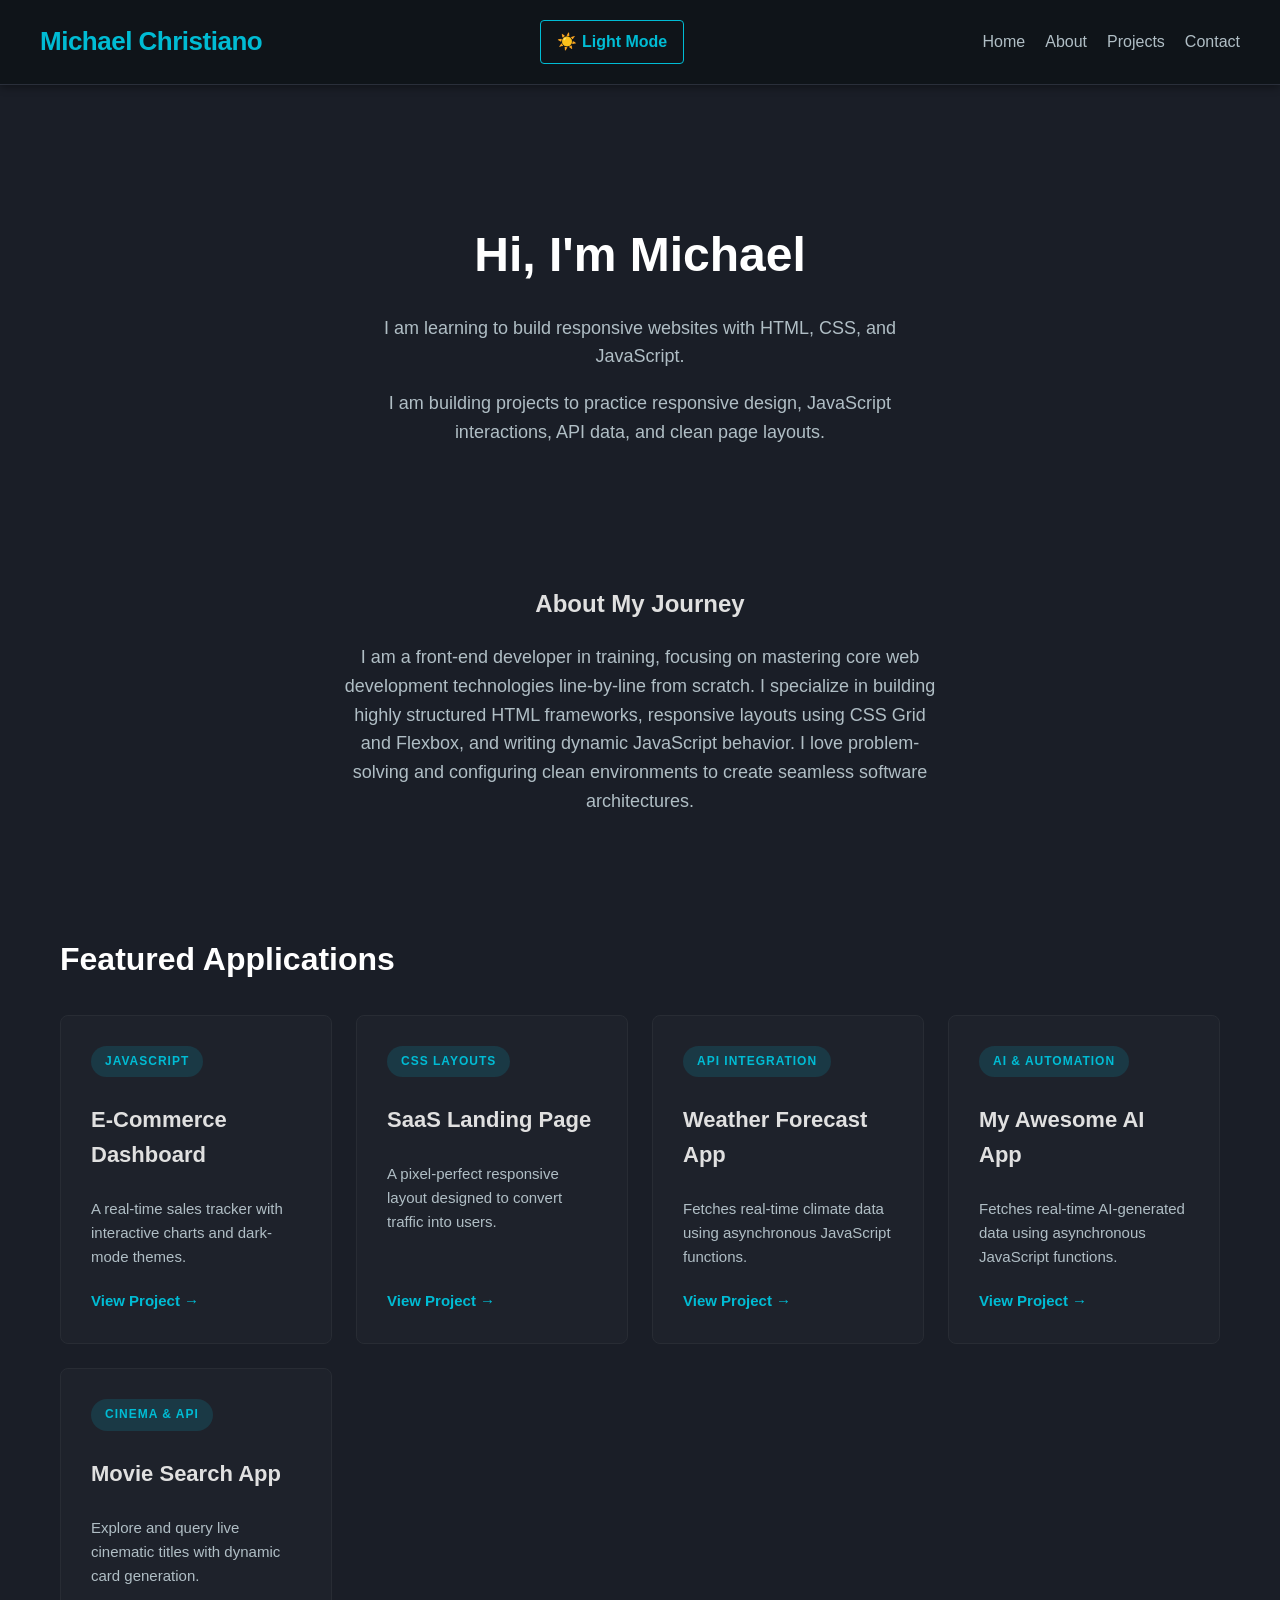
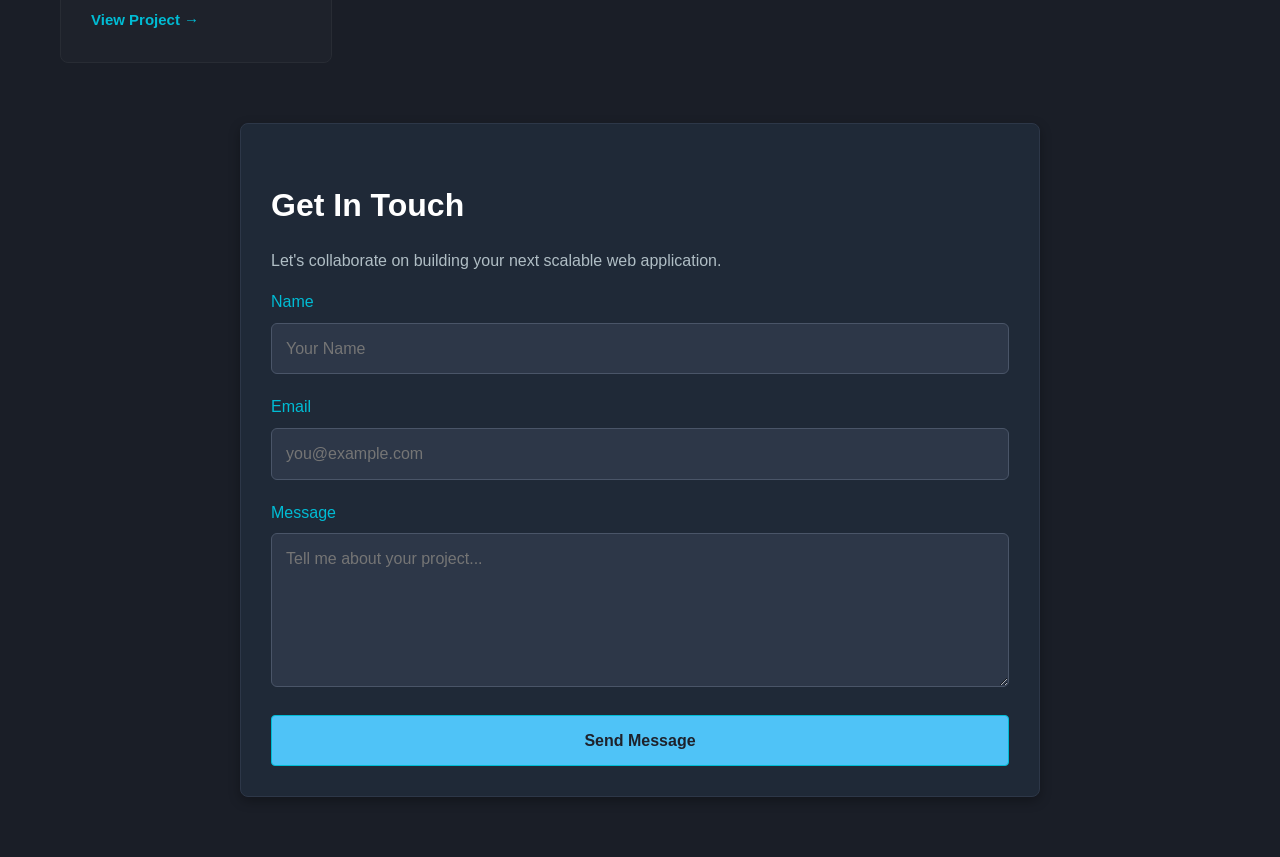
==== index.html @ ebbdb725 "Full-stack portfolio with Weather API, TMDB Movies, and Google Gemini AI" ====
<!DOCTYPE html>
<html lang="en">
<head>
    <meta charset="UTF-8">
    <meta name="viewport" content="width=device-width, initial-scale=1.0">
    <link rel="icon" type="image/svg+xml" href="favicon.svg">
    <link rel="stylesheet" href="style.css">
    <title>Michael Christiano &bull; Frontend Developer Portfolio</title>
</head>
<body>
    <!-- Navigation Bar -->
    <nav class="navbar">
        <div class="logo">Michael Christiano</div>
        <button id="themeToggle" class="theme-btn">☀️ Light Mode</button>
        
        <ul class="nav-links">
            <li><a href="#home">Home</a></li>
            <li><a href="#about">About</a></li>
            <li><a href="#projects">Projects</a></li>
            <li><a href="#contact">Contact</a></li>
        </ul>
    </nav>

    <!-- Welcome Hero Section -->
    <div class="content hero-section" id="home">
        <h1>Hi, I'm Michael</h1>
        <p>I am learning to build responsive websites with HTML, CSS, and JavaScript.</p>
        <p>I am building projects to practice responsive design, JavaScript interactions, API data, and clean page layouts.</p>
    </div>

    <!-- About Me Section -->
    <div class="content about-section" id="about">
        <h2>About My Journey</h2>
        <p>I am a front-end developer in training, focusing on mastering core web development technologies line-by-line from scratch. I specialize in building highly structured HTML frameworks, responsive layouts using CSS Grid and Flexbox, and writing dynamic JavaScript behavior. I love problem-solving and configuring clean environments to create seamless software architectures.</p>
    </div>

    <!-- Interactive Projects Showcase Section -->
    <div class="projects-section" id="projects">
        <h2>Featured Applications</h2>
        <div class="projects-grid" id="projectsGrid"></div>
    </div>

    <!-- Modern Contact Section -->
    <div class="contact-section" id="contact">
        <h2>Get In Touch</h2>
        <p class="contact-subtitle">Let's collaborate on building your next scalable web application.</p>
        <form class="contact-form" id="mainContactForm">
            <div class="form-group">
                <label for="userName">Name</label>
                <input type="text" id="userName" name="name" autocomplete="name" placeholder="Your Name" required>
            </div>
            <div class="form-group">
                <label for="userEmail">Email</label>
                <input type="email" id="userEmail" name="email" autocomplete="email" placeholder="you@example.com" required>
            </div>
            <div class="form-group">
                <label for="userMessage">Message</label>
                <textarea id="userMessage" name="message" autocomplete="off" rows="5" placeholder="Tell me about your project..." required></textarea>
            </div>
            <button type="submit" class="contact-submit-btn">Send Message</button>
        </form>
    </div>

    <!-- Email Capture Popup Modal -->
    <div class="modal-overlay">
        <div class="modal-box">
            <button class="close-modal-btn">&times;</button>
            <h2>Join the Developer Network</h2>
            <p>Get exclusive front-end tutorials and project reviews sent straight to your inbox.</p>
            <form class="modal-form">
                <input type="email" name="email" autocomplete="email" placeholder="Enter your email address" required>
                <button type="submit" class="submit-btn">Subscribe Now</button>
            </form>
        </div>
    </div>

    <script src="script.js"></script>
</body>
</html>
---- style.css ----
/* Enable global smooth scroll mechanics across the entire viewport window */
html {
    scroll-behavior: smooth;
    scroll-padding-top: 90px; /* Keeps your section headers from hiding behind the sticky navbar */
}

*, *::before, *::after {
    box-sizing: border-box;
}

body {
    margin: 0;
    padding: 0;
    background-color: #1a1e27;
    color: #e0e0e0;
    font-family: -apple-system, BlinkMacSystemFont, "Segoe UI", "Roboto", "Oxygen", "Ubuntu", "Cantarell", sans-serif;
    line-height: 1.6;
}

/* MAKE THE NAVBAR STICKY - PINNED TO THE TOP */
.navbar {
    display: flex;
    justify-content: space-between;
    align-items: center;
    background-color: #0f1419;
    padding: 20px 40px;
    position: sticky; /* Glues the navbar down */
    top: 0;           /* Locks it at the absolute top */
    z-index: 999;     /* Makes sure it floats on top of all card content */
    border-bottom: 1px solid #2a2f3a;
    box-shadow: 0 2px 8px rgba(0, 0, 0, 0.4);
    transition: background-color 0.4s ease, border-color 0.4s ease, box-shadow 0.4s ease;
}

/* Make the logo pop out a bit */
.logo {
    font-size: 26px;
    font-weight: 700;
    color: #00bcd4;
    letter-spacing: -0.5px;
}

/* Turn the vertical bullets into a side-by-side layout */
.nav-links {
    display: flex;
    list-style: none;
    margin: 0;
    padding: 0;
}

/* Add space between each navigation link item */
.nav-links li {
    margin-left: 20px;
}

/* Style the clickable text links and remove the underlines */
.nav-links a {
    color: #b0bec5;
    text-decoration: none;
    font-size: 16px;
    font-weight: 500;
    transition: color 0.3s ease;
}

/* Make the links turn light blue when you hover your mouse over them */
.nav-links a:hover {
    color: #00bcd4;
}

/* Add some padding to the main text container below the navbar */
.content {
    text-align: center;
    margin-top: 60px;
    padding: 40px 20px;
}

.content h1 {
    font-size: 48px;
    font-weight: 700;
    margin-bottom: 20px;
    color: #ffffff;
}

.content p {
    font-size: 18px;
    color: #b0bec5;
    max-width: 600px;
    margin-left: auto;
    margin-right: auto;
}

.modal-overlay {
    position: fixed;
    top: 0;
    left: 0;
    width: 100%;
    height: 100%;
    background-color: rgba(0, 0, 0, 0.75);
    display: none;
    justify-content: center;
    align-items: center;
    z-index: 1000;
}

/* The actual popup container box */
.modal-box {
    background-color: #1e222b;
    padding: 40px;
    border-radius: 8px;
    position: relative;
    max-width: 450px;
    width: 90%;
    text-align: center;
    box-shadow: 0 10px 25px rgba(0, 0, 0, 0.5);
    border: 1px solid #4fc3f7;
}

/* The X button in the top-right corner */
.close-modal-btn {
    position: absolute;
    top: 15px;
    right: 20px;
    background: none;
    border: none;
    color: #4fc3f7;
    font-size: 28px;
    cursor: pointer;
}

/* Input box inside the form */
.modal-form input[type="email"] {
    width: 80%;
    padding: 12px;
    margin: 15px 0;
    border: 1px solid #282c34;
    border-radius: 4px;
    background-color: #282c34;
    color: white;
    font-size: 16px;
}

/* Call-to-action button */
.submit-btn {
    background-color: #4fc3f7;
    color: #1e222b;
    border: none;
    padding: 12px 25px;
    font-size: 16px;
    font-weight: bold;
    border-radius: 4px;
    cursor: pointer;
    transition: background-color 0.2s ease;
}

.submit-btn:hover {
    background-color: #29b6f6;
}

.projects-section {
    max-width: 1200px;
    margin: 60px auto;
    padding: 0 20px;
    text-align: left;
}

.projects-section h2 {
    font-size: 32px;
    margin-bottom: 30px;
    color: #ffffff;
}

.projects-grid {
    display: grid;
    grid-template-columns: repeat(auto-fit, minmax(250px, 1fr));
    gap: 24px;
}

.project-card {
    background-color: #1e222b;
    padding: 30px;
    border: 1px solid #282c34;
    border-radius: 8px;
    display: flex;
    flex-direction: column;
    transition: transform 0.3s ease, border-color 0.3s ease, box-shadow 0.3s ease;
}

.project-card:hover {
    transform: translateY(-5px);
    border-color: #4fc3f7;
    box-shadow: 0 10px 20px rgba(79, 195, 247, 0.15);
}

.project-badge {
    background-color: rgba(0, 188, 212, 0.15);
    color: #00bcd4;
    padding: 6px 14px;
    border-radius: 20px;
    font-size: 12px;
    font-weight: 600;
    align-self: flex-start;
    margin-bottom: 15px;
    text-transform: uppercase;
    letter-spacing: 1px;
}

.project-card h3 {
    margin: 10px 0;
    font-size: 22px;
}

.project-card p {
    color: #b0bec5;
    font-size: 15px;
    margin-bottom: 20px;
    flex-grow: 1;
}

.project-link {
    color: #00bcd4;
    text-decoration: none;
    font-weight: 600;
    font-size: 15px;
    display: inline-block;
    transition: color 0.2s ease, transform 0.2s ease;
}

.project-link:hover {
    color: #26c6da;
    transform: translateX(4px);
}

.contact-section {
    max-width: 800px;
    margin: 60px auto;
    padding: 30px;
    background: #1f2937;
    border: 1px solid #2d3748;
    border-radius: 8px;
    box-shadow: 0 4px 12px rgba(0, 0, 0, 0.3);
}

.contact-section h2 {
    color: #ffffff;
    font-size: 32px;
    font-weight: 700;
    margin-bottom: 10px;
}

.contact-subtitle {
    color: #b0bec5;
}

.form-group {
    margin-bottom: 20px;
}

.form-group label {
    display: block;
    color: #00bcd4;
    margin-bottom: 8px;
}

.contact-form input,
.contact-form textarea {
    width: 100%;
    background: #2d3748;
    color: #ffffff;
    border: 1px solid #4a5568;
    padding: 12px 14px;
    border-radius: 6px;
    font: inherit;
}

.contact-form input:focus,
.contact-form textarea:focus {
    outline: none;
    border-color: #00bcd4;
    box-shadow: 0 0 0 3px rgba(0, 188, 212, 0.15);
}

.theme-btn,
.contact-submit-btn {
    border: 1px solid #00bcd4;
    border-radius: 4px;
    cursor: pointer;
    font: inherit;
    font-weight: 600;
}

.theme-btn {
    background: transparent;
    color: #00bcd4;
    padding: 8px 16px;
}

.theme-btn:hover {
    background-color: #00bcd4;
    color: #0f1419;
}

.contact-submit-btn {
    width: 100%;
    background: #4fc3f7;
    color: #1e222b;
    padding: 12px;
}

.contact-submit-btn:hover {
    background: #26c6da;
    transform: translateY(-2px);
}

body.light-mode {
    background-color: #f7fafc;
    color: #1a202c;
}

body.light-mode .navbar {
    background-color: #ffffff;
    border-bottom-color: #e2e8f0;
    box-shadow: 0 2px 8px rgba(0, 0, 0, 0.08);
}

body.light-mode .navbar .logo,
body.light-mode .navbar .nav-links a:hover,
body.light-mode .project-badge,
body.light-mode .project-link,
body.light-mode .form-group label {
    color: #0097e6;
}

body.light-mode .navbar .nav-links a,
body.light-mode .project-card p,
body.light-mode .contact-subtitle,
body.light-mode .content p {
    color: #718093;
}

body.light-mode .project-card,
body.light-mode .contact-section,
body.light-mode .modal-box {
    background-color: #ffffff;
    border-color: #e2e8f0;
    box-shadow: 0 4px 12px rgba(0, 0, 0, 0.08);
}

body.light-mode .project-card h3,
body.light-mode .contact-section h2,
body.light-mode .projects-section h2,
body.light-mode .content h1 {
    color: #1a202c;
}

body.light-mode .project-badge {
    background-color: rgba(0, 151, 230, 0.1);
}

body.light-mode .theme-btn {
    color: #1a202c;
    border-color: #1a202c;
}

body.light-mode .theme-btn:hover {
    background-color: #1a202c;
    color: #ffffff;
}

body.light-mode .project-card:hover {
    border-color: #0097e6;
    box-shadow: 0 10px 20px rgba(0, 151, 230, 0.15);
}

body.light-mode .contact-form input,
body.light-mode .contact-form textarea {
    background-color: #f7fafc;
    border-color: #cbd5e0;
    color: #2d3748;
}

body.light-mode .contact-submit-btn {
    background: #0097e6;
    color: #ffffff;
}

@media (max-width: 600px) {
    .navbar {
        flex-direction: column;
        gap: 15px;
        padding: 20px;
        position: relative;
    }

    .nav-links li {
        margin-left: 10px;
        margin-right: 10px;
    }

    .projects-section,
    .contact-section {
        margin-left: 20px;
        margin-right: 20px;
    }
}

/* ==========================================
   UTILITY & COMPONENT CLASSES
   ========================================== */
.hero-section {
    padding-bottom: 20px;
}

.about-section {
    padding-top: 20px;
    padding-bottom: 40px;
    max-width: 800px;
    margin-left: auto;
    margin-right: auto;
}

.app-container {
    max-width: 900px;
    margin: 60px auto;
}

.app-card-narrow {
    max-width: 600px;
    margin: 40px auto;
}

.full-width-section {
    max-width: 100%;
    margin: 30px 0;
    padding: 30px;
}

.search-form-container {
    display: flex;
    gap: 15px;
    align-items: center;
}

.form-group-grow {
    flex-grow: 1;
    margin-bottom: 0;
}

.search-input {
    background: #282c34;
    border: 1px solid #4a5568;
    color: white;
    padding: 12px;
    border-radius: 6px;
    font: inherit;
    width: 100%;
}

.search-submit-btn {
    padding: 12px 24px;
    align-self: flex-end;
    margin-top: 0;
    background: #00bcd4;
    color: #0f1419;
    border: 0;
}

.search-submit-btn:hover {
    background: #26c6da;
}

.grid-top-space {
    margin-top: 40px;
}

.full-width-card {
    grid-column: 1 / -1;
}

.movie-poster {
    width: 100%;
    max-width: 240px;
    border-radius: 6px;
    align-self: center;
}

.agent-grid {
    grid-template-columns: repeat(auto-fit, minmax(180px, 1fr));
    gap: 15px;
    margin-bottom: 40px;
}

.agent-card {
    padding: 20px;
    cursor: pointer;
    text-align: center;
}

.agent-card-active {
    border-color: #00bcd4;
}

.agent-title {
    color: white;
    display: block;
    font-size: 18px;
}

.agent-subtitle {
    color: #b0bec5;
    font-size: 12px;
}

.agent-subtitle-active {
    color: #00bcd4;
    font-size: 12px;
    font-weight: 600;
}

.terminal-section {
    max-width: 100%;
    margin: 0;
    padding: 35px;
}

.terminal-heading {
    color: #ffffff;
    margin-top: 0;
    margin-bottom: 25px;
}

.terminal-textarea {
    background: #282c34;
    border: 1px solid #4a5568;
    color: white;
    padding: 14px;
    border-radius: 6px;
    font: inherit;
    width: 100%;
}

.terminal-submit-btn {
    background: #00bcd4;
    color: #0f1419;
    margin-top: 5px;
}

.terminal-response {
    display: none;
    margin: 20px 0 0;
}

.pricing-section {
    text-align: center;
}

.pricing-subtitle {
    max-width: 600px;
    margin-left: auto;
    margin-right: auto;
}

.pricing-grid {
    margin-top: 50px;
}

.pricing-card-highlight {
    border-color: #00bcd4;
}

.badge-highlight {
    background-color: #00bcd4;
    color: #0f1419;
}

.btn-center {
    text-align: center;
    margin-top: 15px;
}

.premium-dashboard {
    display: none;
    max-width: 900px;
    margin: 40px auto;
}

.preview-banner {
    background: rgba(0, 188, 212, 0.15);
    border: 1px solid #00bcd4;
    padding: 20px;
    border-radius: 8px;
    text-align: center;
    margin-bottom: 30px;
}

.preview-title {
    color: #ffffff;
    margin: 0 0 10px 0;
    font-size: 20px;
}

.accent-text {
    color: #00bcd4;
}

.preview-desc {
    color: #b0bec5;
    font-size: 14px;
    margin: 0 0 15px 0;
}

.checkout-btn {
    background: #00bcd4;
    color: #0f1419;
    border: 0;
    padding: 10px 24px;
}

.heading-left {
    text-align: left;
    margin-bottom: 20px;
}

.heading-cyan {
    color: #00bcd4;
    margin-top: 40px;
    margin-bottom: 15px;
}

.subtitle-spaced {
    color: #b0bec5;
    font-size: 14px;
    margin-bottom: 20px;
}

.section-title {
    font-size: 24px;
    margin-bottom: 20px;
}

.text-muted {
    color: #b0bec5;
    margin-bottom: 20px;
}

.list-spaced {
    color: #b0bec5;
    line-height: 2;
}

.subtitle-bottom-space {
    margin-bottom: 40px;
}

.kpi-subtext {
    color: #b0bec5;
    font-size: 14px;
    margin: 0;
}

.section-desc-space {
    color: #b0bec5;
    margin-bottom: 25px;
}

/* ==========================================
   WEATHER & E-COMMERCE SPECIFIC STYLES
   ========================================== */
.weather-card {
    background-color: #1f2937;
    border: 1px solid #2d3748;
    border-radius: 12px;
    padding: 40px;
    max-width: 450px;
    margin: 40px auto;
    text-align: center;
    box-shadow: 0 4px 12px rgba(0, 0, 0, 0.3);
    transition: transform 0.3s ease, border-color 0.3s ease, box-shadow 0.3s ease;
}

.weather-card:hover {
    transform: translateY(-8px);
    border-color: #00bcd4;
    box-shadow: 0 12px 24px rgba(0, 188, 212, 0.2);
}

.weather-card h2 {
    font-size: 28px;
    color: #ffffff;
    margin-bottom: 10px;
}

.weather-card #temperature {
    font-size: 48px;
    color: #00bcd4;
    font-weight: 700;
    margin: 15px 0;
}

.weather-card #condition {
    font-size: 18px;
    color: #b0bec5;
}

.weather-map {
    width: 100%;
    height: 220px;
    margin-top: 24px;
    border: 1px solid #2d3748;
    border-radius: 6px;
}

body.light-mode .weather-card {
    background-color: #ffffff;
    border-color: #e2e8f0;
    box-shadow: 0 4px 12px rgba(0, 0, 0, 0.08);
}

body.light-mode .weather-card:hover {
    border-color: #0097e6;
    box-shadow: 0 12px 24px rgba(0, 151, 230, 0.15);
}

body.light-mode .weather-card h2,
body.light-mode .weather-card #temperature {
    color: #0097e6;
}

body.light-mode .weather-card #condition {
    color: #718093;
}

body.light-mode .weather-map {
    border-color: #cbd5e0;
}

.kpi-container {
    display: grid;
    grid-template-columns: repeat(auto-fit, minmax(280px, 1fr));
    gap: 30px;
    margin-bottom: 50px;
}

.kpi-card {
    background-color: #1f2937;
    padding: 30px;
    border-radius: 12px;
    border: 1px solid #2d3748;
    text-align: center;
    transition: transform 0.3s ease, border-color 0.3s ease, box-shadow 0.3s ease;
    box-shadow: 0 4px 12px rgba(0, 0, 0, 0.3);
}

.kpi-card:hover {
    transform: translateY(-8px);
    border-color: #00bcd4;
    box-shadow: 0 12px 24px rgba(0, 188, 212, 0.2);
}

.kpi-card .kpi-value {
    font-size: 42px;
    font-weight: 700;
    color: #00bcd4;
    margin: 15px 0;
}

.kpi-card .kpi-label {
    font-size: 14px;
    text-transform: uppercase;
    letter-spacing: 1px;
    color: #b0bec5;
    font-weight: 600;
    margin-bottom: 10px;
}

.transaction-table {
    background-color: #1f2937;
    border: 1px solid #2d3748;
    border-radius: 12px;
    padding: 30px;
    box-shadow: 0 4px 12px rgba(0, 0, 0, 0.3);
    overflow-x: auto;
}

.transaction-table h3 {
    margin-top: 0;
    margin-bottom: 30px;
    font-size: 24px;
    color: #ffffff;
}

.transaction-grid {
    display: grid;
    grid-template-columns: repeat(auto-fit, minmax(250px, 1fr));
    gap: 15px;
}

.transaction-item {
    background: rgba(0, 188, 212, 0.05);
    padding: 20px;
    border-radius: 8px;
    border: 1px solid #2d3748;
    transition: all 0.3s ease;
}

.transaction-item:hover {
    border-color: #00bcd4;
    background: rgba(0, 188, 212, 0.1);
}

.transaction-item strong {
    color: #00bcd4;
    display: block;
    margin-bottom: 8px;
    font-size: 16px;
}

.transaction-item span {
    color: #b0bec5;
    font-size: 14px;
}

body.light-mode .kpi-card,
body.light-mode .transaction-table,
body.light-mode .transaction-item {
    background-color: #ffffff;
    border-color: #e2e8f0;
    box-shadow: 0 4px 12px rgba(0, 0, 0, 0.08);
}

body.light-mode .kpi-card:hover,
body.light-mode .transaction-item:hover {
    border-color: #0097e6;
    box-shadow: 0 12px 24px rgba(0, 151, 230, 0.15);
}

body.light-mode .kpi-value,
body.light-mode .transaction-item strong,
body.light-mode .transaction-table h3 {
    color: #0097e6;
}

body.light-mode .kpi-label,
body.light-mode .transaction-item span {
    color: #718093;
}

/* ==========================================
   AI PERSONA, COPY, HISTORY & E-COMMERCE FILTERS
   ========================================== */
.persona-select {
    width: 100%;
    background: #282c34;
    border: 1px solid #4a5568;
    color: #ffffff;
    padding: 12px 14px;
    border-radius: 6px;
    font: inherit;
    margin-bottom: 15px;
}

.ai-response-wrapper {
    position: relative;
    background: #282c34;
    border: 1px solid #00bcd4;
    border-radius: 8px;
    padding: 20px;
    margin-top: 20px;
    display: none;
}

.ai-response-text {
    color: #ffffff;
    font-size: 15px;
    line-height: 1.6;
    margin: 0 0 15px 0;
    white-space: pre-wrap;
}

.copy-btn {
    background: #00bcd4;
    color: #0f1419;
    border: none;
    padding: 6px 14px;
    border-radius: 4px;
    font-size: 13px;
    font-weight: 600;
    cursor: pointer;
    transition: background 0.2s ease;
}

.copy-btn:hover {
    background: #26c6da;
}

.ai-history-container {
    margin-top: 35px;
    padding-top: 25px;
    border-top: 1px solid #2d3748;
}

.ai-history-header {
    display: flex;
    justify-content: space-between;
    align-items: center;
    margin-bottom: 15px;
}

.ai-history-header h4 {
    color: #00bcd4;
    margin: 0;
    font-size: 18px;
}

.clear-history-btn {
    background: transparent;
    color: #b0bec5;
    border: 1px solid #4a5568;
    padding: 4px 10px;
    border-radius: 4px;
    font-size: 12px;
    cursor: pointer;
}

.clear-history-btn:hover {
    color: #ff4081;
    border-color: #ff4081;
}

.ai-history-list {
    list-style: none;
    padding: 0;
    margin: 0;
    display: flex;
    flex-direction: column;
    gap: 10px;
}

.ai-history-item {
    background: #282c34;
    padding: 12px 16px;
    border-radius: 6px;
    border: 1px solid #3a4250;
    color: #b0bec5;
    font-size: 14px;
    cursor: pointer;
    transition: border-color 0.2s ease, color 0.2s ease;
}

.ai-history-empty {
    cursor: default;
}

.btn-add-order {
    padding: 10px 20px;
}

.ai-history-item:hover {
    border-color: #00bcd4;
    color: #ffffff;
}

.filter-btn-group {
    display: flex;
    gap: 10px;
    margin-bottom: 25px;
    flex-wrap: wrap;
}

.filter-btn {
    background: #282c34;
    color: #b0bec5;
    border: 1px solid #4a5568;
    padding: 8px 16px;
    border-radius: 20px;
    font-size: 13px;
    font-weight: 600;
    cursor: pointer;
    transition: all 0.2s ease;
}

.filter-btn.active,
.filter-btn:hover {
    background: #00bcd4;
    color: #0f1419;
    border-color: #00bcd4;
}

.add-transaction-form {
    display: flex;
    gap: 12px;
    margin-bottom: 25px;
    flex-wrap: wrap;
}

.add-transaction-form input,
.add-transaction-form select {
    background: #282c34;
    border: 1px solid #4a5568;
    color: #ffffff;
    padding: 10px 14px;
    border-radius: 6px;
    font: inherit;
    font-size: 14px;
    flex: 1;
    min-width: 140px;
}

body.light-mode .persona-select,
body.light-mode .search-input,
body.light-mode .terminal-textarea,
body.light-mode .add-transaction-form input,
body.light-mode .add-transaction-form select {
    background-color: #ffffff;
    border-color: #cbd5e0;
    color: #2d3748;
}

body.light-mode .ai-response-wrapper,
body.light-mode .ai-history-item {
    background-color: #f7fafc;
    border-color: #cbd5e0;
}

body.light-mode .ai-response-text {
    color: #1a202c;
}

body.light-mode .filter-btn {
    background: #edf2f7;
    color: #4a5568;
    border-color: #cbd5e0;
}

body.light-mode .filter-btn.active,
body.light-mode .filter-btn:hover {
    background: #0097e6;
    color: #ffffff;
    border-color: #0097e6;
}
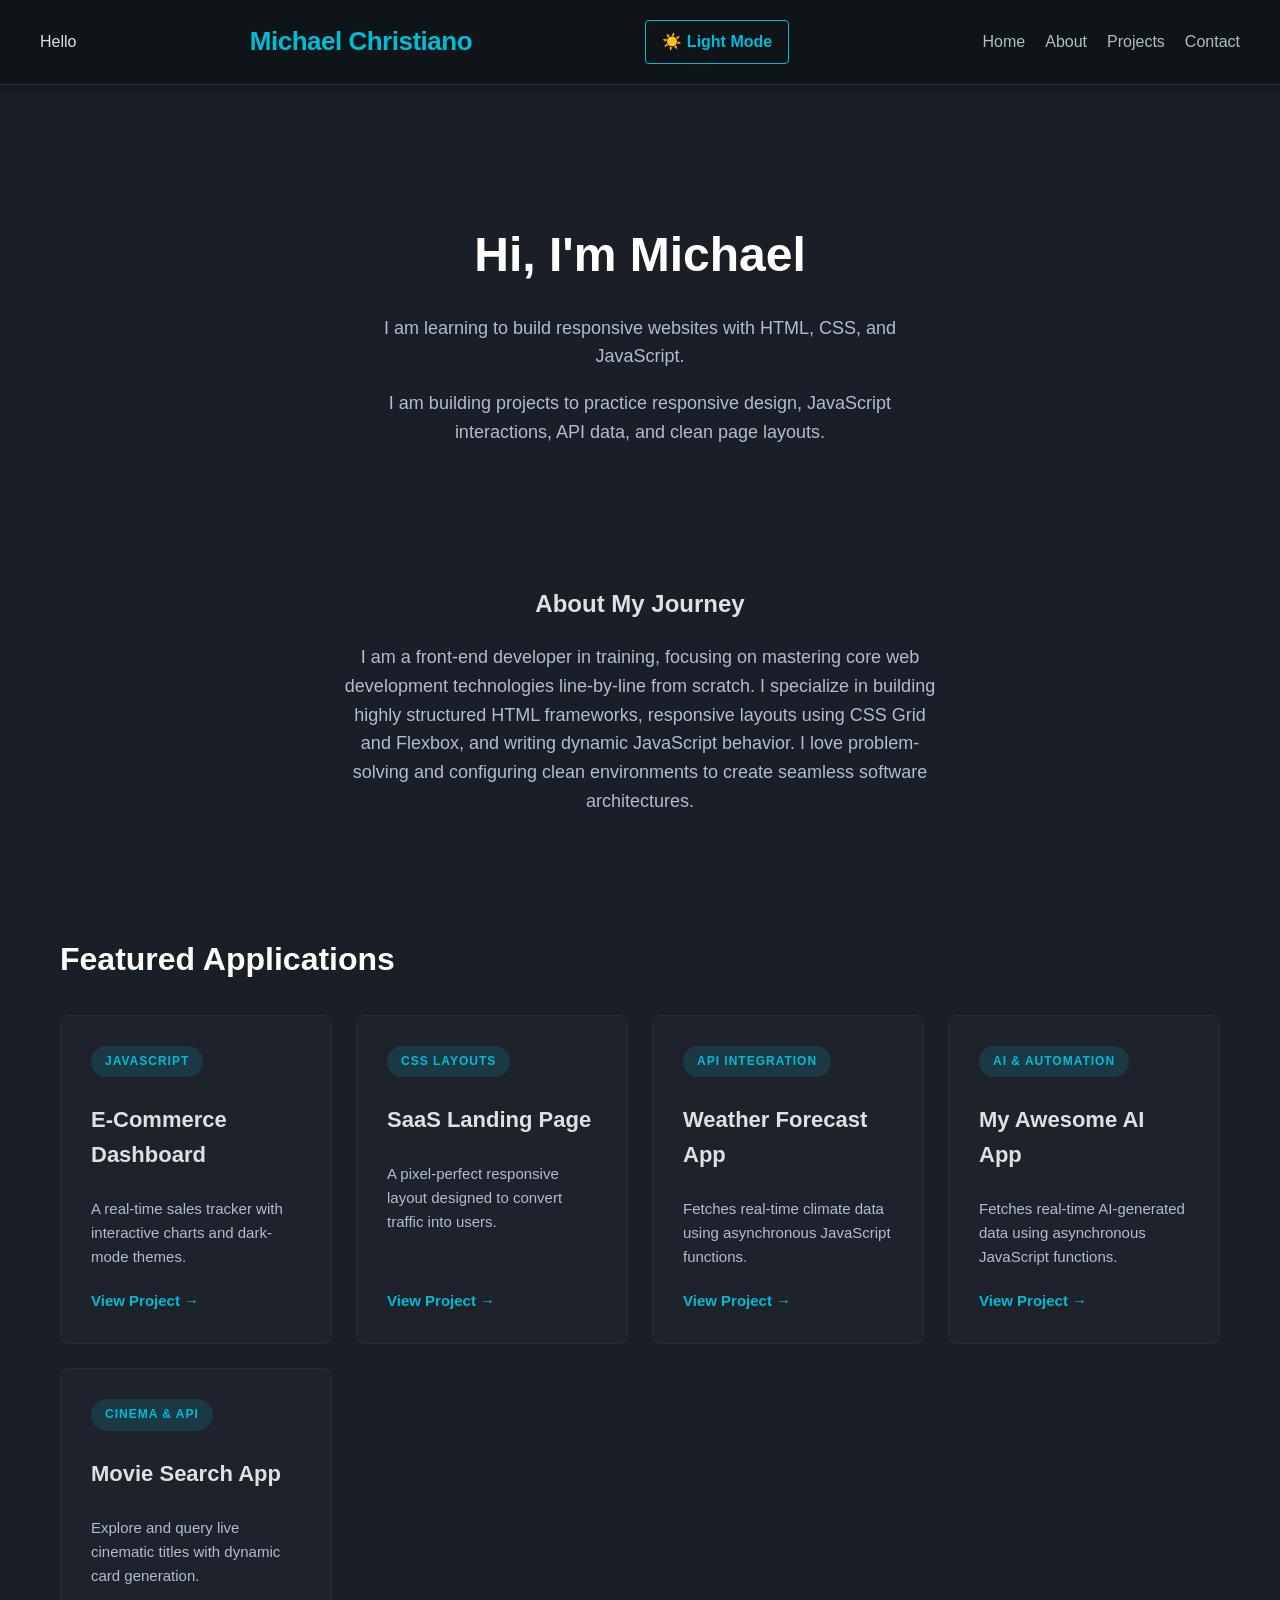
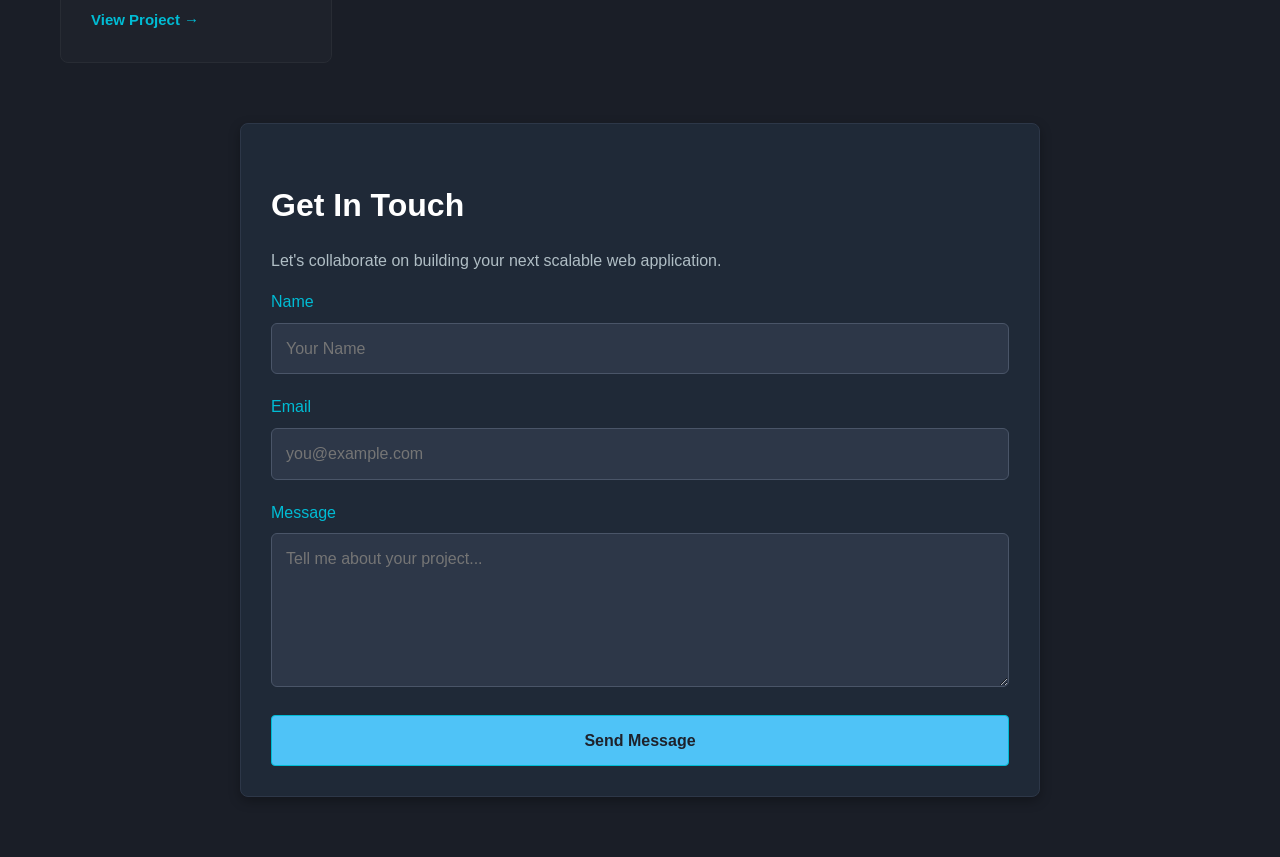
==== commit e3db43e4: "Finalize portfolio project" ====
--- a/index.html
+++ b/index.html
@@ -9,7 +9,7 @@
 </head>
 <body>
     <!-- Navigation Bar -->
-    <nav class="navbar">
+    <nav class="navbar"> Hello
         <div class="logo">Michael Christiano</div>
         <button id="themeToggle" class="theme-btn">☀️ Light Mode</button>
         
